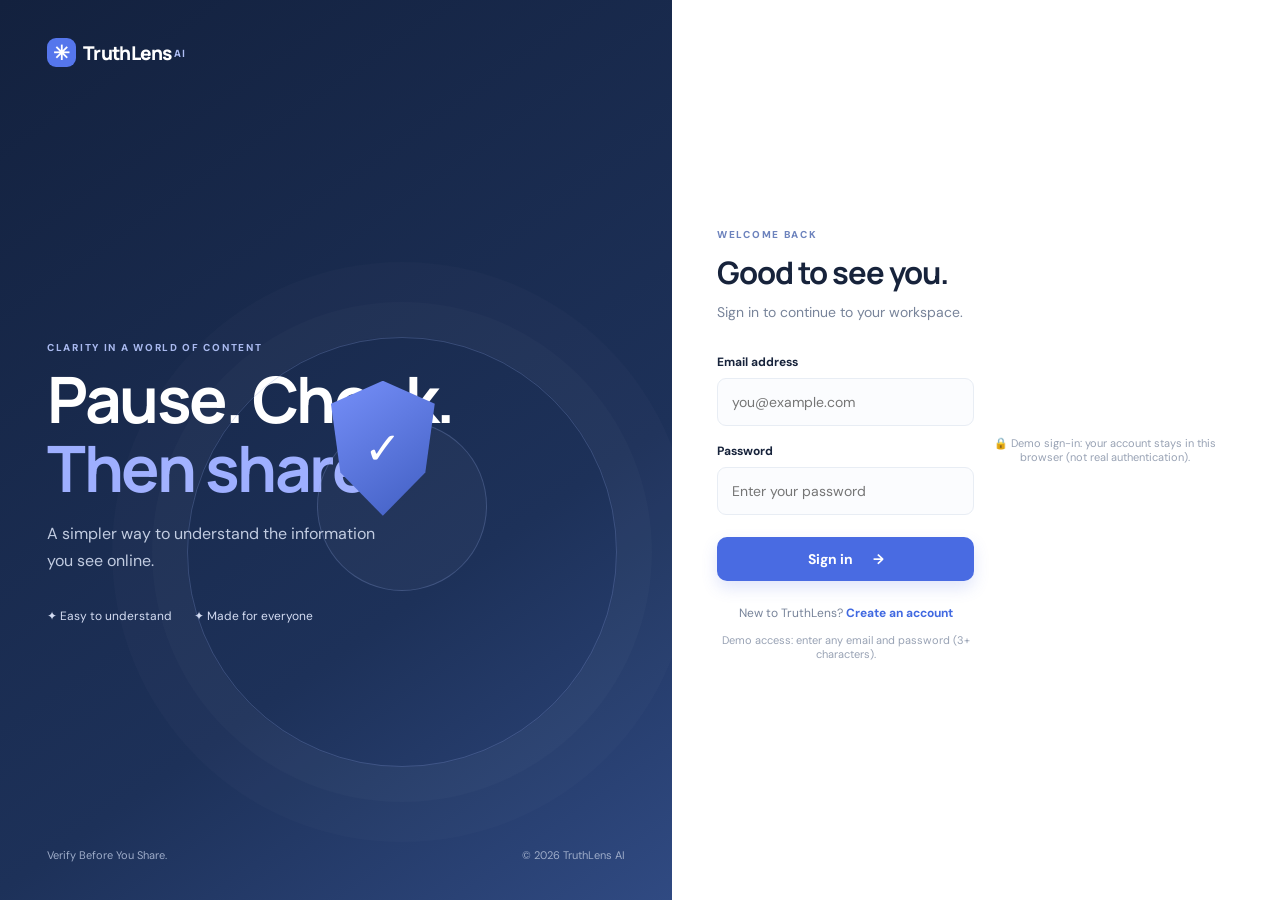
==== frontend/index.html @ 6e91c800 "Add files via upload" ====
<!DOCTYPE html>
<html lang="en">
<head>
  <meta charset="UTF-8">
  <meta name="viewport" content="width=device-width, initial-scale=1.0">
  <title>TruthLens AI — Verify Before You Share</title>
  <link rel="preconnect" href="https://fonts.googleapis.com">
  <link href="https://fonts.googleapis.com/css2?family=DM+Sans:wght@400;500;600;700&family=Manrope:wght@400;500;600;700;800&display=swap" rel="stylesheet">
  <link rel="stylesheet" href="style.css">
</head>
<body>
  <div id="toast" class="toast"></div>

  <section id="authView" class="auth-shell">
    <div class="auth-art">
      <div class="brand"><span class="brand-mark">✳</span> TruthLens <span class="brand-ai">AI</span></div>
      <div class="art-content">
        <div class="orb orb-one"></div><div class="orb orb-two"></div>
        <div class="shield-visual"><span>✓</span></div>
        <p class="eyebrow">CLARITY IN A WORLD OF CONTENT</p>
        <h1>Pause. Check.<br><em>Then share.</em></h1>
        <p class="art-copy">A simpler way to understand the information you see online.</p>
        <div class="trust-points"><span>✦ Easy to understand</span><span>✦ Made for everyone</span></div>
      </div>
      <div class="auth-foot">Verify Before You Share. <span>© 2026 TruthLens AI</span></div>
    </div>
    <div class="auth-panel">
      <div class="mobile-brand brand"><span class="brand-mark">✳</span> TruthLens <span class="brand-ai">AI</span></div>
      <div class="auth-card">
        <div id="loginForm">
          <p class="eyebrow">WELCOME BACK</p>
          <h2>Good to see you.</h2>
          <p class="muted">Sign in to continue to your workspace.</p>
          <label>Email address</label><input id="loginEmail" type="email" placeholder="you@example.com">
          <label>Password</label><input id="loginPassword" type="password" placeholder="Enter your password">
          <button class="btn primary full" onclick="login()">Sign in <span>→</span></button>
          <p class="switch-auth">New to TruthLens? <a onclick="showSignup()">Create an account</a></p>
          <p class="demo-note">Demo access: enter any email and password (3+ characters).</p>
        </div>
        <div id="signupForm" class="hidden">
          <p class="eyebrow">GET STARTED</p>
          <h2>Create your account.</h2>
          <p class="muted">A little more clarity starts here.</p>
          <label>Full name</label><input id="signupName" placeholder="Your name">
          <label>Email address</label><input id="signupEmail" type="email" placeholder="you@example.com">
          <label>Create password</label><input id="signupPassword" type="password" placeholder="At least 3 characters">
          <button class="btn primary full" onclick="signup()">Create account <span>→</span></button>
          <p class="switch-auth">Already have an account? <a onclick="showLogin()">Sign in</a></p>
        </div>
      </div>
      <p class="auth-privacy">🔒 Demo sign-in: your account stays in this browser (not real authentication).</p>
    </div>
  </section>

  <section id="appView" class="app hidden">
    <aside class="sidebar" id="sidebar">
      <div class="brand side-brand"><span class="brand-mark">✳</span> TruthLens <span class="brand-ai">AI</span></div>
      <div class="workspace-label">WORKSPACE</div>
      <nav>
        <a class="nav-link active" data-page="home" onclick="navigate('home')"><span>⌂</span> Overview</a>
        <a class="nav-link" data-page="verify" onclick="navigate('verify')"><span>◎</span> Verify content</a>
        <a class="nav-link" data-page="history" onclick="navigate('history')"><span>◷</span> My history</a>
        <a class="nav-link" data-page="assistant" onclick="navigate('assistant')"><span>✧</span> Ask TruthLens</a>
      </nav>
      <div class="sidebar-bottom">
        <div class="help-card"><div class="help-icon">✦</div><b>Think before you share.</b><p>Not sure about something online? We're here to help you check.</p><button onclick="navigate('assistant')">Ask a question →</button></div>
        <div class="profile"><div class="avatar" id="userAvatar">U</div><div class="profile-info"><b id="userName">User</b><small id="userEmail">user@email.com</small></div><button class="more" onclick="logout()" title="Sign out">↗</button></div>
      </div>
    </aside>

    <main class="main">
      <header class="topbar">
        <button class="mobile-menu" onclick="toggleSidebar()">☰</button>
        <div class="breadcrumb">Workspace <span>/</span> <b id="crumb">Overview</b></div>
        <div class="top-actions">
          <select id="languageSelect" aria-label="Choose language" onchange="setLanguage(this.value)">
            <option value="en">English</option><option value="hi">हिन्दी</option><option value="mr">मराठी</option>
          </select>
          <button class="icon-btn" onclick="toggleTheme()" title="Toggle theme">◐</button>
          <button class="top-avatar" id="topAvatar">U</button>
        </div>
      </header>

      <section id="page-home" class="page">
        <div class="welcome-row">
          <div><p class="eyebrow" data-i18n="welcome">YOUR INFORMATION COMPANION</p><h1><span data-i18n="hello">Hello</span>, <span id="helloName">there</span> <span class="wave">✦</span></h1><p class="muted" data-i18n="welcomeSub">Let's make the internet a little clearer, one check at a time.</p></div>
          <div class="date-chip">✧ <span id="todayDate"></span></div>
        </div>
        <div class="hero-card">
          <div class="hero-text"><span class="hero-tag">✦ YOUR DAILY DOSE OF CLARITY</span><h2>Something doesn't<br>look quite right?</h2><p>Check a headline, message or claim before you pass it along. It only takes a moment.</p><button class="btn white" onclick="navigate('verify')">Start a verification <span>→</span></button></div>
          <div class="hero-art"><div class="hero-ring ring-a"></div><div class="hero-ring ring-b"></div><div class="hero-shield">✓</div><span class="spark s1">✦</span><span class="spark s2">✧</span><span class="spark s3">✦</span></div>
        </div>
        <div class="section-heading"><div><h3>What would you like to check?</h3><p class="muted">Choose a format to get started.</p></div></div>
        <div class="choice-grid">
          <button class="choice-card" onclick="setInputMode('text');navigate('verify')"><span class="choice-icon blue">▤</span><b>Text or headline</b><small>Paste a news story, message or claim.</small><span class="choice-arrow">↗</span></button>
          <button class="choice-card" onclick="setInputMode('image');navigate('verify')"><span class="choice-icon purple">▧</span><b>Image</b><small>Choose an image you want to check.</small><span class="choice-arrow">↗</span></button>
          <button class="choice-card" onclick="setInputMode('link');navigate('verify')"><span class="choice-icon green">↗</span><b>Website link</b><small>Paste a link to a news article.</small><span class="choice-arrow">↗</span></button>
          <button class="choice-card" onclick="setInputMode('social');navigate('verify')"><span class="choice-icon orange">▶</span><b>Social post or Reel</b><small>Paste an Instagram, YouTube or other post link.</small><span class="choice-arrow">↗</span></button>
        </div>
        <div class="bottom-grid">
          <div class="panel tip-panel"><div class="panel-title"><span class="mini-icon">✦</span><b>A small reminder</b></div><h3>Not everything that looks true, is true.</h3><p class="muted">Check the source, look for supporting evidence and read beyond the headline. When in doubt, don't share yet.</p><button class="text-btn" onclick="navigate('assistant')">Ask TruthLens for a tip →</button></div>
          <div class="panel recent-panel"><div class="panel-title"><b>Recent checks</b><a onclick="navigate('history')">View all →</a></div><div id="recentList" class="recent-list"><div class="empty-small">Your recent checks will appear here.</div></div></div>
        </div>
        <p class="disclaimer">TruthLens AI is an assistance tool. Always verify important claims with reliable sources.</p>
      </section>

      <section id="page-verify" class="page hidden">
        <div class="page-heading"><p class="eyebrow">CHECK BEFORE YOU SHARE</p><h1>Let's verify something.</h1><p class="muted">Add the content you're unsure about. We'll help you review it.</p></div>
        <div class="panel verify-panel">
          <div class="tabs"><button class="tab active" data-mode="text" onclick="setInputMode('text')">▤ Text / headline</button><button class="tab" data-mode="image" onclick="setInputMode('image')">▧ Image</button><button class="tab" data-mode="link" onclick="setInputMode('link')">↗ Website link</button><button class="tab" data-mode="social" onclick="setInputMode('social')">▶ Social / Reel</button></div>
          <div id="textInput" class="input-area"><label for="newsText">Paste the news, message or claim</label><textarea id="newsText" rows="7" placeholder="Example: A message says schools will remain closed for the next 10 days..."></textarea><div class="input-hint"><span>Be sure to include the full claim if possible.</span><span id="charCount">0 characters</span></div></div>
          <div id="imageInput" class="input-area hidden"><label>Upload an image</label><label class="upload-box" for="imageFile"><span class="upload-symbol">↑</span><b>Choose an image to upload</b><small>JPG, PNG or WEBP · Maximum 5 MB</small><span class="btn outline">Browse files</span><img id="imagePreview" class="image-preview hidden" alt="Selected image preview"></label><input id="imageFile" type="file" accept="image/png,image/jpeg,image/webp" hidden onchange="previewImage(event)"><p class="muted tiny">We read text in the image and check its claims. We cannot prove whether a photo was edited.</p></div>
          <div id="linkInput" class="input-area hidden"><label for="newsLink">Paste the article URL</label><input id="newsLink" type="url" placeholder="https://example.com/news-article"><p class="muted tiny">A link alone does not prove a claim. Review the original source and supporting evidence.</p></div>
          <div id="socialInput" class="input-area hidden"><label for="socialLink">Paste the post or Reel link</label><input id="socialLink" type="url" placeholder="https://www.instagram.com/reel/… or https://youtube.com/shorts/…"><p class="muted tiny">Works best with public YouTube, Shorts, Instagram, Facebook, X and TikTok links. We read the caption and (where available) the spoken words, then check the claims.</p><label for="socialCaption" style="margin-top:16px">Caption or spoken words (optional)</label><textarea id="socialCaption" rows="3" style="min-height:90px" placeholder="If the link can't be read automatically (private or login-protected posts), paste the caption or what is said in the video here."></textarea></div>
          <div class="verify-actions"><span class="privacy-note">♧ Content is sent to the TruthLens server and an AI service for analysis.</span><button class="btn primary" id="verifyBtn" onclick="runVerification()">Review content <span>→</span></button></div>
          <div class="demo-warning">AI-assisted check: results are estimates based on the evidence available. Always confirm important claims with trusted sources.</div>
        </div>
        <div id="resultPanel" class="panel result-panel hidden">
          <div class="result-top"><div><p class="eyebrow">YOUR REVIEW SUMMARY</p><h2 id="resultTitle">Needs a closer look</h2><p class="muted" id="resultSubtitle">A plain-language explanation of what we found.</p></div><div class="result-status" id="resultStatus">!</div></div>
          <div class="result-meter"><div><span>Confidence in this assessment</span><b id="resultScore">—</b></div><div class="meter-track"><span id="meterFill"></span></div><small>Reflects how strong the evidence found is. It is not a guarantee.</small></div>
          <p id="resultSummary" class="result-summary"></p>
          <div id="extractBox" class="hidden"><h4>What we read from the link</h4><div id="resultExtract" class="extract-box"></div></div>
          <div id="claimsBox" class="hidden"><h4>Claims checked</h4><div id="resultClaims" class="claims-list"></div></div>
          <div id="flagsBox" class="hidden"><h4>Warning signs</h4><ul id="resultFlags" class="advice-list"></ul></div>
          <div id="sourcesBox" class="hidden"><h4>Sources</h4><ul id="resultSources" class="advice-list"></ul></div>
          <h4>What should you do?</h4><ul id="resultAdvice" class="advice-list"></ul>
          <div class="result-footer"><button class="btn outline" onclick="downloadReport()">↓ Download PDF report</button><button class="btn primary" onclick="navigate('assistant')">Ask about this result →</button></div>
        </div>
      </section>

      <section id="page-history" class="page hidden">
        <div class="page-heading"><p class="eyebrow">YOUR ACTIVITY</p><h1>Verification history</h1><p class="muted">A simple record of the content you've reviewed on this device.</p></div>
        <div class="panel"><div class="history-head"><b>Previous checks</b><button class="text-btn" onclick="clearHistory()">Clear history</button></div><div id="historyList" class="history-list"></div></div>
      </section>

      <section id="page-assistant" class="page hidden">
        <div class="page-heading"><p class="eyebrow">YOUR FRIENDLY GUIDE</p><h1>Ask TruthLens.</h1><p class="muted">Have a question about suspicious content or online information? Let's talk.</p></div>
        <div class="chat-layout panel">
          <div class="chat-header"><div class="chat-avatar">✳</div><div><b>TruthLens Assistant</b><small><span class="online-dot"></span> Ready to help · AI assistant</small></div><button class="more" onclick="clearChat()">↻</button></div>
          <div id="chatMessages" class="chat-messages"><div class="chat-message bot"><div class="chat-bubble">Hi there! 👋 I'm your TruthLens guide. Ask me how to spot misleading information, check a source, or understand a verification result.</div></div></div>
          <div class="suggestions"><button onclick="quickAsk('How can I identify fake news?')">How do I spot fake news?</button><button onclick="quickAsk('What makes a source reliable?')">Reliable sources?</button><button onclick="quickAsk('What should I do before sharing a message?')">Before I share?</button></div>
          <form class="chat-compose" onsubmit="sendChat(event)"><input id="chatInput" placeholder="Ask me anything about checking information..." autocomplete="off"><button class="send-btn" aria-label="Send message">↑</button></form>
          <p class="chat-disclaimer">General guidance only. To check a specific claim, use Verify content.</p>
        </div>
      </section>

      <footer class="app-footer">Made to encourage thoughtful sharing. <span>TruthLens AI · Verify Before You Share</span></footer>
    </main>
  </section>
  <script src="config.js"></script>
  <script src="app.js"></script>
</body>
</html>
---- frontend/style.css ----
*{box-sizing:border-box} :root{--bg:#f5f7fb;--surface:#fff;--text:#17233b;--muted:#78849a;--line:#e8edf4;--blue:#4169e1;--navy:#152342;--pale:#edf2ff;--shadow:0 12px 34px rgba(29,48,85,.07)}body{margin:0;background:var(--bg);color:var(--text);font-family:'DM Sans',sans-serif;font-size:14px}h1,h2,h3,h4,b,.brand{font-family:'Manrope',sans-serif}button,input,textarea,select{font:inherit}button{cursor:pointer}a{cursor:pointer;color:var(--blue);font-weight:700}.hidden{display:none!important}.muted{color:var(--muted);line-height:1.65}.eyebrow{font-size:10px;letter-spacing:1.7px;font-weight:800;color:#6d83bd;margin:0 0 10px}.brand{font-size:19px;font-weight:800;letter-spacing:-.7px;display:flex;align-items:center;gap:7px}.brand-mark{width:29px;height:29px;border-radius:9px;background:#5576ec;color:white;display:inline-grid;place-items:center;font-size:20px}.brand-ai{font-size:10px;color:#7d91cf;letter-spacing:1px;margin-left:-5px}.btn{border:0;border-radius:10px;padding:13px 18px;font-weight:700;transition:.2s;display:inline-flex;align-items:center;justify-content:center;gap:20px}.btn:hover{transform:translateY(-1px);filter:brightness(1.04)}.primary{background:#496be2;color:white;box-shadow:0 7px 16px #496be22c}.white{background:white;color:#3455bf}.outline{background:white;border:1px solid #dce4f2;color:#3859c2}.full{width:100%;margin-top:22px}.toast{position:fixed;top:20px;left:50%;transform:translate(-50%,-20px);background:#172744;color:white;padding:12px 18px;border-radius:10px;z-index:30;opacity:0;pointer-events:none;transition:.25s;box-shadow:var(--shadow)}.toast.show{opacity:1;transform:translate(-50%,0)}
/* authentication */.auth-shell{min-height:100vh;display:grid;grid-template-columns:1.05fr .95fr;background:white}.auth-art{background:linear-gradient(145deg,#13213e,#1d3159 65%,#304a82);color:white;padding:38px 7%;display:flex;flex-direction:column;justify-content:space-between;position:relative;overflow:hidden}.auth-art .brand-ai{color:#aebef4}.art-content{position:relative;z-index:1;max-width:470px;margin:auto 0}.art-content .eyebrow{color:#a9b9ef;margin-top:50px}.art-content h1{font-size:clamp(42px,5vw,65px);line-height:1.08;letter-spacing:-2.5px;margin:0 0 18px}.art-content h1 em{font-style:normal;color:#9eafff}.art-copy{color:#c1cbe0;font-size:16px;max-width:350px;line-height:1.7}.trust-points{display:flex;gap:22px;margin-top:34px;color:#d4dcf2;font-size:12px}.auth-foot{font-size:11px;color:#9eacc9;display:flex;justify-content:space-between}.auth-panel{display:flex;align-items:center;justify-content:center;padding:45px}.auth-card{width:min(390px,100%)}.auth-card h2{font-size:31px;letter-spacing:-1px;margin:0}.auth-card .muted{margin:8px 0 30px}.auth-card label{display:block;font-size:12px;font-weight:700;margin:17px 0 8px}.auth-card input,.chat-compose input,.input-area input{width:100%;border:1px solid var(--line);background:#fbfcfe;border-radius:9px;padding:14px;outline:none}.auth-card input:focus,textarea:focus,.input-area input:focus{border-color:#8299ef;box-shadow:0 0 0 3px #496be218}.switch-auth{text-align:center;color:var(--muted);font-size:12px;margin-top:24px}.demo-note,.auth-privacy{font-size:11px;color:#98a2b4;text-align:center}.mobile-brand{display:none}.orb{position:absolute;border:1px solid #8297d34a;border-radius:50%}.orb-one{width:430px;height:430px;right:-100px;top:14%;box-shadow:0 0 0 35px #ffffff05,0 0 0 75px #ffffff04}.orb-two{width:170px;height:170px;right:30px;top:39%;background:#ffffff08}.shield-visual{position:absolute;right:16%;top:27%;width:118px;height:135px;clip-path:polygon(50% 0,94% 17%,86% 68%,50% 100%,14% 68%,6% 17%);background:linear-gradient(145deg,#7790fa,#3f5dc0);display:grid;place-items:center;font-size:45px;box-shadow:0 20px 70px #0c163b}.shield-visual span{color:white}
/* app shell */.app{min-height:100vh}.sidebar{width:245px;background:#fff;border-right:1px solid var(--line);position:fixed;inset:0 auto 0 0;padding:28px 18px;display:flex;flex-direction:column;z-index:5}.side-brand{padding:0 10px 38px}.workspace-label{font-size:9px;letter-spacing:1.6px;font-weight:800;color:#a0aabd;padding:0 12px 12px}.sidebar nav{display:grid;gap:6px}.nav-link{padding:12px;border-radius:9px;color:#7a879b;text-decoration:none;display:flex;gap:13px;align-items:center;font-weight:600;cursor:pointer}.nav-link span{font-size:19px;width:20px;text-align:center}.nav-link:hover,.nav-link.active{background:#eef2ff;color:#4162d0}.sidebar-bottom{margin-top:auto}.help-card{background:#f2f5ff;border-radius:13px;padding:16px;margin-bottom:20px}.help-icon{width:27px;height:27px;border-radius:8px;background:#e1e8ff;color:#4564d0;display:grid;place-items:center;margin-bottom:13px}.help-card b{font-size:12px}.help-card p{font-size:11px;color:#7b88a0;line-height:1.6}.help-card button,.text-btn{border:0;background:none;color:#4666d1;font-size:11px;font-weight:800;padding:0}.profile{border-top:1px solid var(--line);padding:17px 5px 0;display:flex;align-items:center;gap:10px}.avatar,.top-avatar{width:34px;height:34px;border-radius:50%;background:#e7edff;color:#4765ca;display:grid;place-items:center;font-weight:800}.profile-info{display:grid;gap:3px;min-width:0;flex:1}.profile-info b{font-size:11px}.profile-info small{font-size:10px;color:#9aa4b4;overflow:hidden;text-overflow:ellipsis}.more{border:0;background:transparent;color:#7d8aa0;font-size:18px}.main{margin-left:245px;min-height:100vh;padding:0 42px 24px;max-width:1600px}.topbar{height:76px;display:flex;align-items:center;justify-content:space-between;border-bottom:1px solid var(--line);margin-bottom:34px}.breadcrumb{font-size:12px;color:#9aa5b6}.breadcrumb span{padding:0 9px;color:#c5ccd8}.breadcrumb b{color:#46536b}.top-actions{display:flex;align-items:center;gap:12px}.top-actions select{border:1px solid var(--line);background:white;border-radius:8px;padding:9px;color:#5c6980;font-size:11px}.icon-btn,.top-avatar{border:1px solid var(--line);background:white;width:34px;height:34px;border-radius:9px;color:#68758b}.top-avatar{border:0;border-radius:50%}.mobile-menu{display:none}.page{max-width:1120px;margin:0 auto}.welcome-row{display:flex;justify-content:space-between;align-items:center;margin:0 0 26px}.welcome-row h1,.page-heading h1{font-size:30px;letter-spacing:-1.2px;margin:0}.welcome-row .muted,.page-heading .muted{margin:7px 0 0;font-size:13px}.wave{color:#7189e8;font-size:23px}.date-chip{border:1px solid var(--line);background:white;border-radius:9px;padding:10px 13px;font-size:11px;color:#6f7c92}.hero-card{background:linear-gradient(112deg,#314d9e,#4f6fd4 60%,#7188e8);border-radius:17px;color:white;padding:32px 38px;min-height:250px;display:flex;justify-content:space-between;position:relative;overflow:hidden;box-shadow:0 15px 32px #3556b52b}.hero-text{position:relative;z-index:2;max-width:430px}.hero-tag{font-size:9px;letter-spacing:1.5px;color:#d6defe;font-weight:800}.hero-card h2{font-size:31px;letter-spacing:-1px;line-height:1.2;margin:13px 0 9px}.hero-card p{font-size:12px;line-height:1.7;color:#e0e7ff;max-width:365px;margin:0 0 20px}.hero-art{position:absolute;right:9%;top:0;width:300px;height:100%;display:grid;place-items:center}.hero-ring{position:absolute;border:1px solid #ffffff35;border-radius:50%}.ring-a{width:210px;height:210px}.ring-b{width:275px;height:275px}.hero-shield{width:91px;height:105px;clip-path:polygon(50% 0,94% 17%,86% 68%,50% 100%,14% 68%,6% 17%);background:linear-gradient(145deg,#b7c6ff,#7c96f7);display:grid;place-items:center;font-size:40px;color:#3854ac;box-shadow:0 10px 40px #172c7a}.spark{position:absolute;color:#dce4ff}.s1{top:25%;left:18%}.s2{right:8%;top:38%;font-size:24px}.s3{bottom:17%;left:31%}.section-heading{margin:30px 0 15px}.section-heading h3{font-size:16px;margin:0}.section-heading p{font-size:11px;margin:5px 0}.choice-grid{display:grid;grid-template-columns:repeat(3,1fr);gap:13px}.choice-card{border:1px solid var(--line);background:white;border-radius:13px;text-align:left;padding:18px;position:relative;min-height:145px;transition:.2s;color:var(--text)}.choice-card:hover{transform:translateY(-3px);box-shadow:var(--shadow);border-color:#cdd7f8}.choice-icon{display:grid;place-items:center;width:34px;height:34px;border-radius:10px;font-size:18px;margin-bottom:13px}.blue{background:#edf2ff;color:#5372dc}.purple{background:#f3edff;color:#8c68d9}.green{background:#eaf8f2;color:#45a77e}.choice-card b{display:block;font-size:12px}.choice-card small{display:block;color:#8a95a7;font-size:10px;margin-top:6px;max-width:190px;line-height:1.5}.choice-arrow{position:absolute;right:17px;top:18px;color:#9ca9c2}.bottom-grid{display:grid;grid-template-columns:1fr 1fr;gap:14px;margin-top:18px}.panel{background:white;border:1px solid var(--line);border-radius:13px;padding:21px;box-shadow:0 4px 16px #20365d05}.tip-panel{background:#f7f8ff}.panel-title{display:flex;align-items:center;gap:9px;font-size:11px}.panel-title a{margin-left:auto;font-size:10px}.mini-icon{color:#607be1}.tip-panel h3{font-size:15px;margin:17px 0 7px}.tip-panel p{font-size:11px;margin:0 0 14px}.recent-list{margin-top:14px}.empty-small{font-size:11px;color:#9aa4b5;padding:12px 0}.recent-item,.history-item{display:flex;align-items:center;gap:11px;padding:11px 0;border-top:1px solid #f0f2f6}.recent-symbol{width:30px;height:30px;border-radius:8px;background:#eff3ff;color:#5874d8;display:grid;place-items:center}.recent-detail{flex:1;min-width:0}.recent-detail b{font-size:11px;display:block;white-space:nowrap;overflow:hidden;text-overflow:ellipsis}.recent-detail small{font-size:9px;color:#9aa4b5}.status-pill{font-size:9px;padding:5px 8px;border-radius:20px;background:#fff5e8;color:#b47a27}.disclaimer,.app-footer{font-size:10px;color:#a2abba;margin:20px 0}.app-footer{border-top:1px solid var(--line);padding-top:17px;display:flex;justify-content:space-between}.page-heading{margin:6px 0 24px}.page-heading h1{font-size:29px}.verify-panel{padding:0;overflow:hidden}.tabs{display:flex;gap:5px;padding:14px 20px;border-bottom:1px solid var(--line);background:#fcfdff}.tab{padding:10px 13px;border:0;background:transparent;color:#8591a4;border-radius:8px;font-size:11px;font-weight:700}.tab.active{background:#eef2ff;color:#4564d0}.input-area{padding:22px 23px}.input-area label:not(.upload-box){font-size:12px;font-weight:700;display:block;margin-bottom:10px}.input-area textarea{width:100%;resize:vertical;min-height:160px;border:1px solid var(--line);border-radius:10px;padding:15px;outline:none;background:#fbfcfe;line-height:1.6}.input-hint{display:flex;justify-content:space-between;color:#9aa4b5;font-size:10px;margin-top:8px}.upload-box{border:1.5px dashed #cbd5e8;border-radius:12px;background:#fafbff;min-height:180px;display:flex;flex-direction:column;align-items:center;justify-content:center;gap:9px;color:#53627c;cursor:pointer}.upload-symbol{width:38px;height:38px;border-radius:50%;background:#edf1ff;color:#5270d8;display:grid;place-items:center;font-size:20px}.upload-box b{font-size:12px}.upload-box small{font-size:10px;color:#9aa4b5}.image-preview{max-width:180px;max-height:130px;object-fit:contain;border-radius:8px}.tiny{font-size:10px}.verify-actions{border-top:1px solid var(--line);padding:16px 22px;display:flex;align-items:center;justify-content:space-between}.privacy-note{font-size:10px;color:#97a2b3}.demo-warning{background:#fff9ed;color:#9c773d;padding:10px 22px;font-size:10px}.result-panel{margin-top:17px}.result-top{display:flex;justify-content:space-between;align-items:center}.result-top h2{margin:0;font-size:22px}.result-top .muted{font-size:11px;margin:5px 0}.result-status{width:46px;height:46px;border-radius:50%;background:#fff4df;color:#c58a32;display:grid;place-items:center;font-size:23px}.result-meter{margin:22px 0;padding:15px;background:#f8f9fc;border-radius:10px}.result-meter>div:first-child{display:flex;justify-content:space-between;font-size:11px}.meter-track{height:7px;border-radius:10px;background:#e7ebf3;margin:10px 0;overflow:hidden}.meter-track span{height:100%;display:block;width:0;background:#e0ad59;border-radius:10px;transition:width .5s}.result-meter small{color:#9aa4b5;font-size:9px}.result-panel h4{font-size:12px}.advice-list{padding-left:18px;color:#68768e;font-size:11px;line-height:2}.result-footer{display:flex;gap:10px;margin-top:18px}.history-head{display:flex;justify-content:space-between;align-items:center;font-size:12px}.history-list{margin-top:13px}.history-item{padding:14px 0}.history-item .recent-detail b{font-size:12px}.history-empty{text-align:center;padding:45px 10px;color:#9aa4b5;font-size:12px}.chat-layout{max-width:760px;padding:0;overflow:hidden}.chat-header{padding:16px 20px;border-bottom:1px solid var(--line);display:flex;align-items:center;gap:11px}.chat-avatar{width:37px;height:37px;background:#edf1ff;color:#526fd3;border-radius:12px;display:grid;place-items:center;font-size:20px}.chat-header>div:nth-child(2){display:grid;gap:4px;flex:1}.chat-header b{font-size:12px}.chat-header small{font-size:10px;color:#97a2b3}.online-dot{display:inline-block;width:6px;height:6px;background:#58b68b;border-radius:50%;margin-right:4px}.chat-messages{height:300px;overflow:auto;padding:20px;display:flex;flex-direction:column;gap:13px;background:#fcfdff}.chat-message{display:flex}.chat-message.user{justify-content:flex-end}.chat-bubble{max-width:82%;padding:12px 14px;border-radius:12px;background:#f0f3fb;color:#596780;font-size:11px;line-height:1.7}.chat-message.user .chat-bubble{background:#496be2;color:white;border-bottom-right-radius:3px}.chat-message.bot .chat-bubble{border-bottom-left-radius:3px}.suggestions{display:flex;gap:8px;flex-wrap:wrap;padding:12px 18px}.suggestions button{border:1px solid #e5eaf4;background:white;border-radius:20px;padding:8px 11px;color:#71809a;font-size:10px}.chat-compose{display:flex;gap:9px;padding:12px 17px;border-top:1px solid var(--line)}.chat-compose input{background:#f9fafe}.send-btn{border:0;border-radius:9px;width:43px;background:#496be2;color:white;font-size:21px}.chat-disclaimer{text-align:center;font-size:9px;color:#a1aaba;margin:0 0 13px}
body.dark{--bg:#101827;--surface:#182338;--text:#e7edf8;--muted:#a1aec3;--line:#2b3850;background:var(--bg);color:var(--text)}body.dark .sidebar,body.dark .panel,body.dark .choice-card,body.dark .top-actions select,body.dark .icon-btn,body.dark .top-avatar,body.dark .date-chip{background:#182338;color:var(--text);border-color:var(--line)}body.dark .nav-link{color:#a1aec3}body.dark .nav-link.active,body.dark .nav-link:hover{background:#27365b;color:#b9c8ff}body.dark .help-card,body.dark .tip-panel,body.dark .result-meter,body.dark .chat-messages{background:#202e46}body.dark input,body.dark textarea,body.dark .chat-compose input{background:#111d30;color:#e7edf8;border-color:#34425a}body.dark .tabs,body.dark .upload-box{background:#17243a;border-color:#34425a}body.dark .tab.active{background:#293b65}body.dark .recent-item,body.dark .history-item{border-color:#2b3850}body.dark .chat-bubble{background:#283750;color:#d0d9e9}body.dark .suggestions button{background:#182338;border-color:#34425a;color:#c0cbe0}body.dark .app-footer,body.dark .topbar{border-color:var(--line)}
@media(max-width:900px){.main{padding:0 25px 20px}.sidebar{width:220px}.main{margin-left:220px}.hero-art{right:0;opacity:.7}.auth-art{padding:30px 5%}.shield-visual{right:8%}}
@media(max-width:680px){.auth-shell{grid-template-columns:1fr}.auth-art{display:none}.auth-panel{min-height:100vh;padding:25px}.mobile-brand{display:flex;position:absolute;top:25px;left:25px}.auth-card{margin-top:55px}.sidebar{transform:translateX(-100%);transition:.25s;box-shadow:var(--shadow)}.sidebar.open{transform:translateX(0)}.main{margin-left:0;padding:0 16px 20px}.topbar{height:65px;margin-bottom:25px}.mobile-menu{display:block;border:0;background:none;color:var(--text);font-size:20px}.breadcrumb{margin-right:auto;margin-left:10px}.top-actions{gap:6px}.top-actions select{max-width:94px;padding:8px 4px}.welcome-row{align-items:flex-start}.welcome-row h1{font-size:25px}.date-chip{display:none}.hero-card{padding:25px 22px;min-height:270px}.hero-card h2{font-size:27px}.hero-art{right:-105px;opacity:.35}.choice-grid{grid-template-columns:1fr}.choice-card{min-height:115px}.bottom-grid{grid-template-columns:1fr}.app-footer{display:block;line-height:2}.app-footer span{display:block}.verify-actions{align-items:flex-start;gap:12px;flex-direction:column}.verify-actions .btn{width:100%}.result-footer{flex-direction:column}.result-footer .btn{width:100%}.tabs{padding:10px;gap:0}.tab{padding:9px 8px;font-size:10px}.page-heading h1{font-size:25px}.page-heading .muted{font-size:12px}.panel{padding:16px}.verify-panel{padding:0}.input-area{padding:17px}.chat-messages{height:330px}.auth-privacy{position:absolute;bottom:20px;left:0;right:0}}

/* --- full-stack additions --- */
.orange{background:#fff1e6;color:#e08a3c}
@media(min-width:1000px){.choice-grid{grid-template-columns:repeat(4,1fr)}}
.result-summary{font-size:13px;line-height:1.7;color:var(--text);margin:0 0 14px}
.result-panel h4{margin:18px 0 8px}
.extract-box{background:#f8f9fc;border:1px solid var(--line);border-radius:10px;padding:12px 14px;font-size:11px;line-height:1.7;color:#68768e;white-space:pre-wrap;overflow-wrap:anywhere;max-height:150px;overflow:auto}
.claims-list{display:grid;gap:9px}
.claim-item{border:1px solid var(--line);border-radius:10px;padding:11px 13px}
.claim-item b{font-size:12px;display:block;margin-bottom:5px}
.claim-item p{margin:6px 0 0;font-size:11px;line-height:1.65;color:#68768e}
.claim-pill{display:inline-block;font-size:9px;font-weight:800;padding:4px 9px;border-radius:20px;background:#eef1f6;color:#5b677d}
.claim-pill.v-true,.claim-pill.v-mostly-true{background:#e6f6ee;color:#2f8f66}
.claim-pill.v-misleading{background:#fff4df;color:#b47a27}
.claim-pill.v-false{background:#fde8e8;color:#c0392b}
.advice-list a{font-weight:600;overflow-wrap:anywhere}
.btn[disabled]{opacity:.65;cursor:progress;transform:none}
body.dark .extract-box{background:#202e46;color:#c0cbe0}
body.dark .claim-item p{color:#a1aec3}
body.dark .claim-pill{background:#2b3850;color:#c0cbe0}
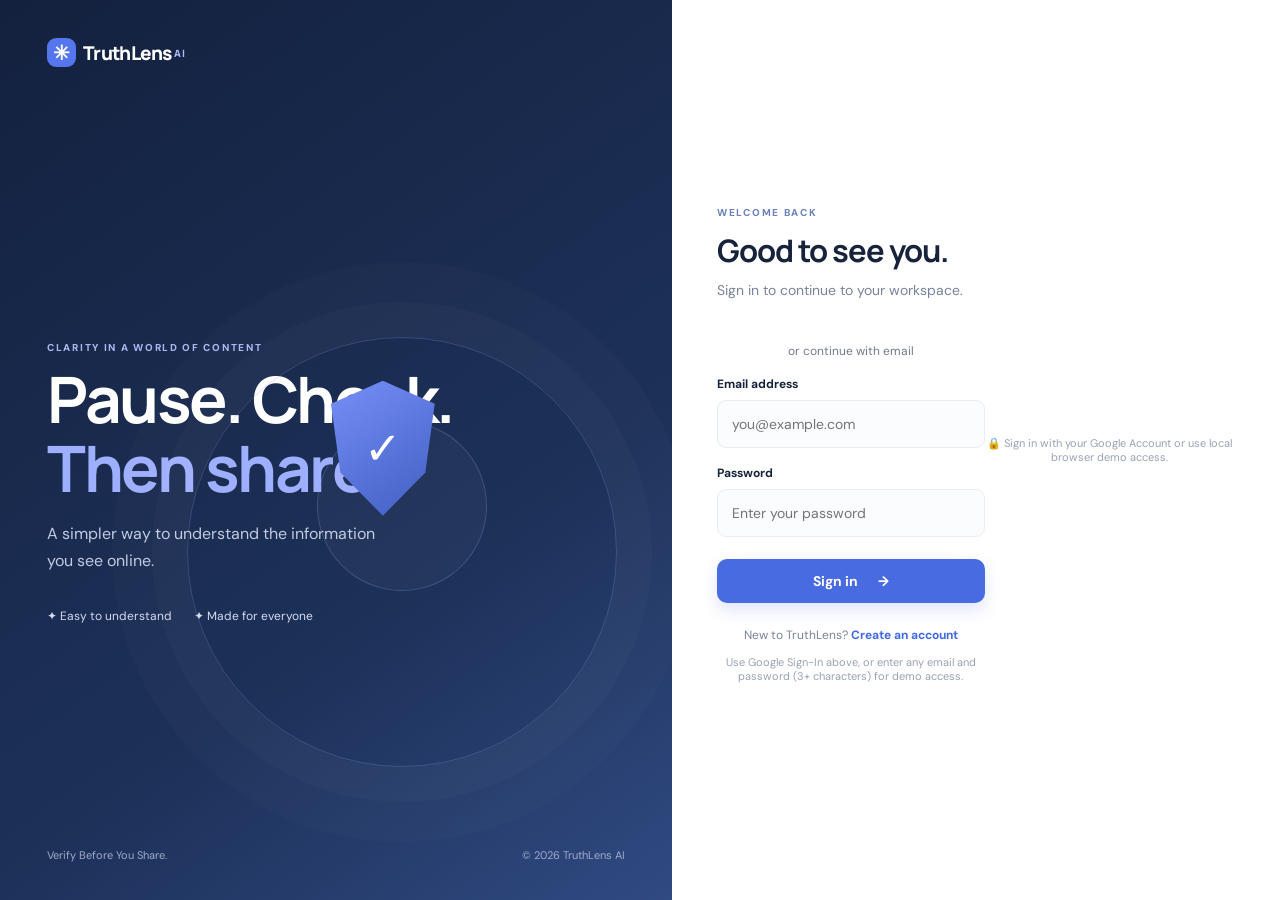
==== commit 7a051fa8: "Update index.html" ====
--- a/frontend/index.html
+++ b/frontend/index.html
@@ -7,6 +7,7 @@
   <link rel="preconnect" href="https://fonts.googleapis.com">
   <link href="https://fonts.googleapis.com/css2?family=DM+Sans:wght@400;500;600;700&family=Manrope:wght@400;500;600;700;800&display=swap" rel="stylesheet">
   <link rel="stylesheet" href="style.css">
+  <script src="https://accounts.google.com/gsi/client" async defer></script>
 </head>
 <body>
   <div id="toast" class="toast"></div>
@@ -31,16 +32,20 @@
           <p class="eyebrow">WELCOME BACK</p>
           <h2>Good to see you.</h2>
           <p class="muted">Sign in to continue to your workspace.</p>
+          <div id="googleLoginBtn" style="margin: 14px 0 6px; display: flex; justify-content: center;"></div>
+          <div style="text-align: center; font-size: 12px; opacity: 0.6; margin: 10px 0;">or continue with email</div>
           <label>Email address</label><input id="loginEmail" type="email" placeholder="you@example.com">
           <label>Password</label><input id="loginPassword" type="password" placeholder="Enter your password">
           <button class="btn primary full" onclick="login()">Sign in <span>→</span></button>
           <p class="switch-auth">New to TruthLens? <a onclick="showSignup()">Create an account</a></p>
-          <p class="demo-note">Demo access: enter any email and password (3+ characters).</p>
+          <p class="demo-note">Use Google Sign-In above, or enter any email and password (3+ characters) for demo access.</p>
         </div>
         <div id="signupForm" class="hidden">
           <p class="eyebrow">GET STARTED</p>
           <h2>Create your account.</h2>
           <p class="muted">A little more clarity starts here.</p>
+          <div id="googleSignupBtn" style="margin: 14px 0 6px; display: flex; justify-content: center;"></div>
+          <div style="text-align: center; font-size: 12px; opacity: 0.6; margin: 10px 0;">or sign up with email</div>
           <label>Full name</label><input id="signupName" placeholder="Your name">
           <label>Email address</label><input id="signupEmail" type="email" placeholder="you@example.com">
           <label>Create password</label><input id="signupPassword" type="password" placeholder="At least 3 characters">
@@ -48,7 +53,7 @@
           <p class="switch-auth">Already have an account? <a onclick="showLogin()">Sign in</a></p>
         </div>
       </div>
-      <p class="auth-privacy">🔒 Demo sign-in: your account stays in this browser (not real authentication).</p>
+      <p class="auth-privacy">🔒 Sign in with your Google Account or use local browser demo access.</p>
     </div>
   </section>
 
@@ -150,4 +155,4 @@
   <script src="config.js"></script>
   <script src="app.js"></script>
 </body>
-</html>+</html>
